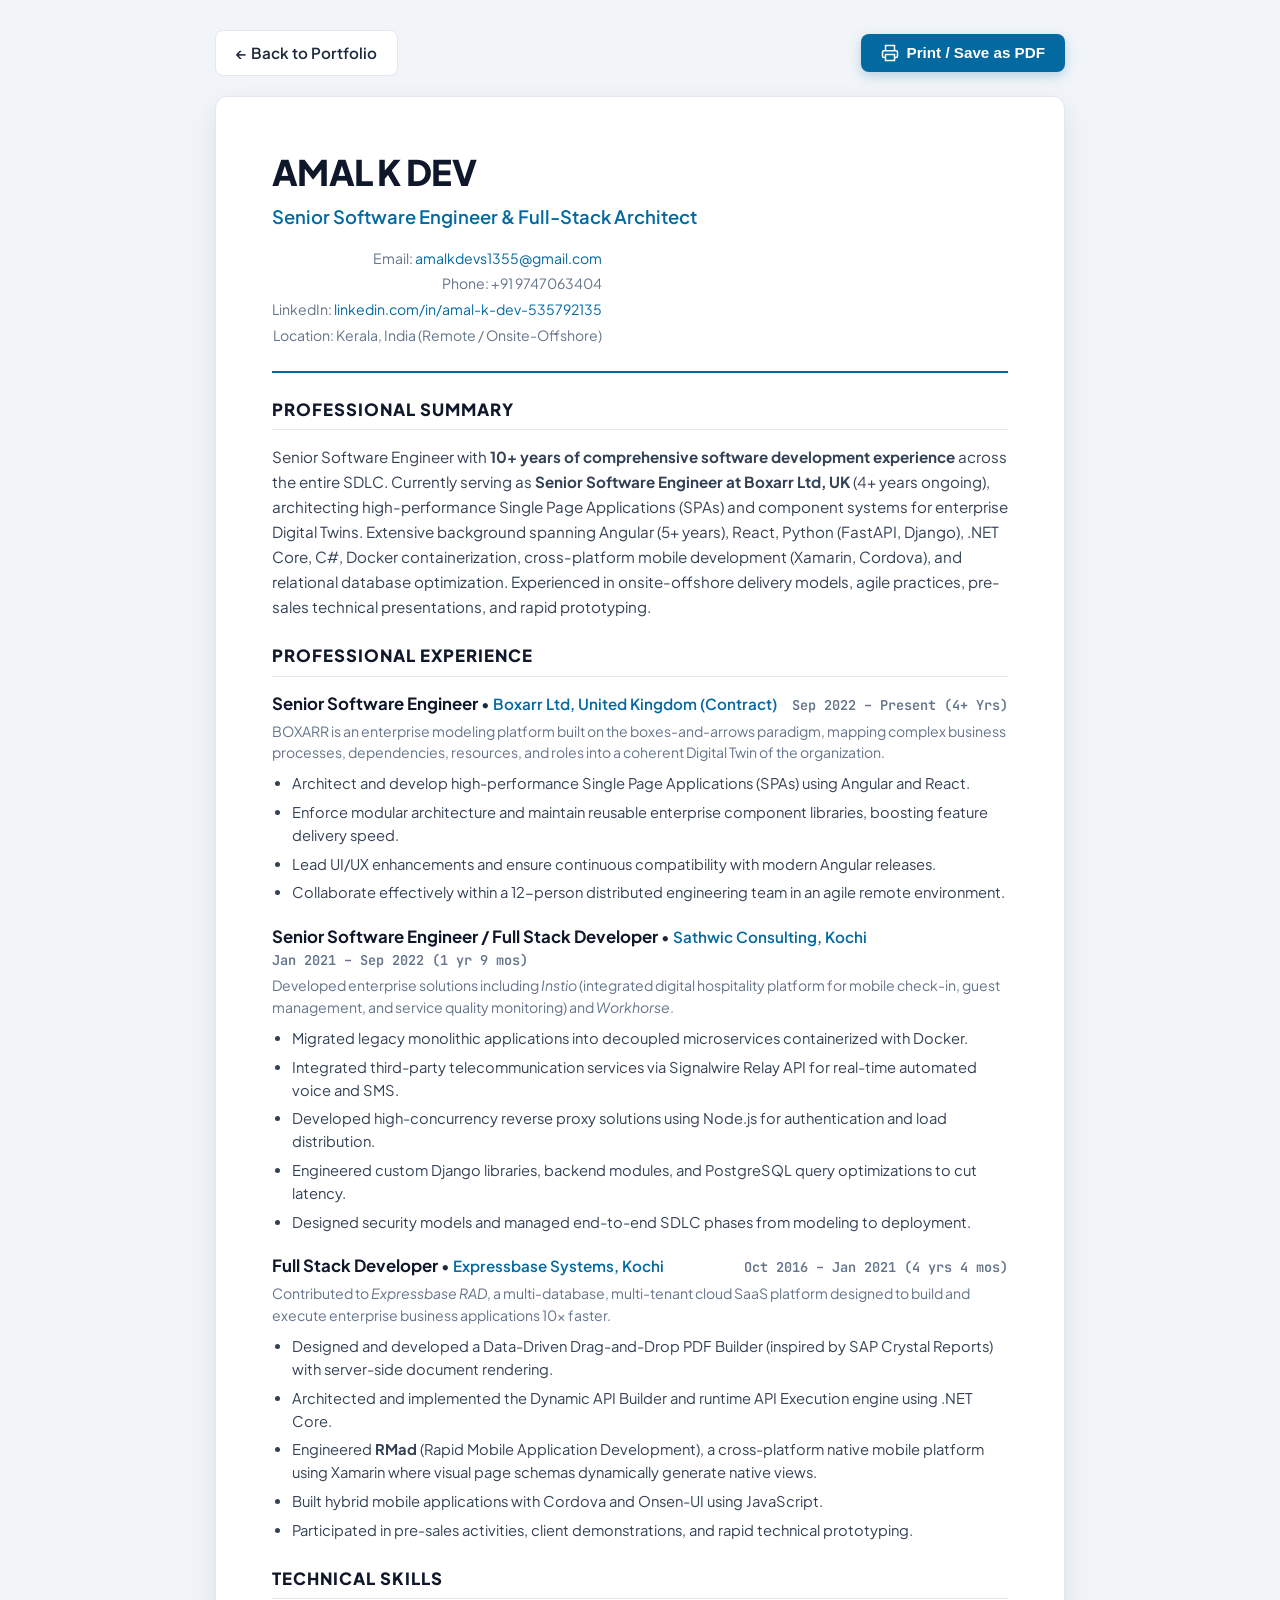
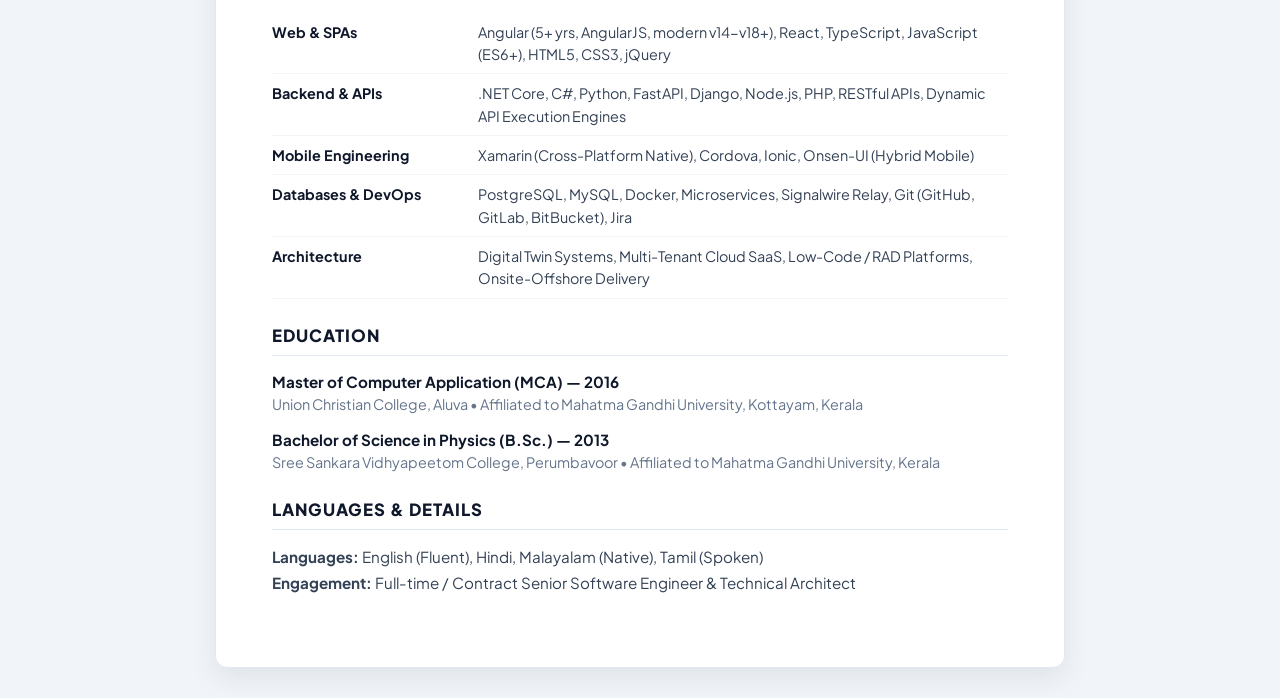
==== resume.html @ 1cd11233 "Initial commit: Amal K Dev portfolio website" ====
<!DOCTYPE html>
<html lang="en">
<head>
  <meta charset="UTF-8">
  <meta name="viewport" content="width=device-width, initial-scale=1.0">
  <title>Amal K Dev - Curriculum Vitae | Senior Software Engineer</title>
  <link rel="preconnect" href="https://fonts.googleapis.com">
  <link rel="preconnect" href="https://fonts.gstatic.com" crossorigin>
  <link href="https://fonts.googleapis.com/css2?family=Plus+Jakarta+Sans:wght@400;500;600;700;800&family=JetBrains+Mono:wght@400;600&display=swap" rel="stylesheet">
  <style>
    :root {
      --primary: #0f172a;
      --secondary: #0369a1;
      --accent: #0284c7;
      --text: #1e293b;
      --text-muted: #64748b;
      --border: #e2e8f0;
      --bg: #ffffff;
    }

    * {
      box-sizing: border-box;
      margin: 0;
      padding: 0;
    }

    body {
      font-family: 'Plus Jakarta Sans', system-ui, -apple-system, sans-serif;
      background-color: #f1f5f9;
      color: var(--text);
      line-height: 1.55;
      padding: 30px 16px;
    }

    .action-bar {
      max-width: 850px;
      margin: 0 auto 20px auto;
      display: flex;
      justify-content: space-between;
      align-items: center;
    }

    .btn {
      display: inline-flex;
      align-items: center;
      gap: 8px;
      padding: 10px 20px;
      background: var(--secondary);
      color: #fff;
      text-decoration: none;
      border-radius: 8px;
      font-weight: 600;
      font-size: 0.95rem;
      border: none;
      cursor: pointer;
      box-shadow: 0 4px 12px rgba(3, 105, 161, 0.25);
      transition: background 0.2s;
    }

    .btn:hover {
      background: #075985;
    }

    .btn-back {
      background: #fff;
      color: var(--text);
      border: 1px solid var(--border);
      box-shadow: none;
    }

    .btn-back:hover {
      background: #f8fafc;
    }

    .resume-container {
      max-width: 850px;
      margin: 0 auto;
      background: var(--bg);
      padding: 48px 56px;
      border-radius: 12px;
      box-shadow: 0 10px 30px rgba(0, 0, 0, 0.08);
      border: 1px solid var(--border);
    }

    /* Header */
    .header {
      border-bottom: 2px solid var(--secondary);
      padding-bottom: 24px;
      margin-bottom: 24px;
      display: flex;
      justify-content: space-between;
      align-items: flex-start;
      flex-wrap: wrap;
      gap: 16px;
    }

    .name {
      font-size: 2.2rem;
      font-weight: 800;
      color: var(--primary);
      letter-spacing: -0.02em;
    }

    .headline {
      font-size: 1.15rem;
      font-weight: 600;
      color: var(--secondary);
      margin-top: 4px;
    }

    .contact-info {
      display: flex;
      flex-direction: column;
      gap: 4px;
      font-size: 0.88rem;
      color: var(--text-muted);
      text-align: right;
    }

    .contact-info a {
      color: var(--secondary);
      text-decoration: none;
    }

    /* Sections */
    .section {
      margin-bottom: 24px;
    }

    .section-title {
      font-size: 1.05rem;
      font-weight: 800;
      text-transform: uppercase;
      letter-spacing: 1px;
      color: var(--primary);
      border-bottom: 1px solid var(--border);
      padding-bottom: 6px;
      margin-bottom: 14px;
      display: flex;
      align-items: center;
      gap: 8px;
    }

    .summary-text {
      font-size: 0.95rem;
      color: #334155;
      line-height: 1.65;
    }

    /* Experience */
    .job-item {
      margin-bottom: 20px;
    }

    .job-item:last-child {
      margin-bottom: 0;
    }

    .job-header {
      display: flex;
      justify-content: space-between;
      align-items: baseline;
      margin-bottom: 4px;
      flex-wrap: wrap;
    }

    .job-title {
      font-size: 1.05rem;
      font-weight: 700;
      color: var(--primary);
    }

    .job-company {
      font-size: 0.95rem;
      font-weight: 600;
      color: var(--secondary);
    }

    .job-date {
      font-size: 0.85rem;
      font-family: 'JetBrains Mono', monospace;
      color: var(--text-muted);
      font-weight: 600;
    }

    .job-bullets {
      list-style-type: disc;
      padding-left: 20px;
      margin-top: 8px;
      display: flex;
      flex-direction: column;
      gap: 6px;
    }

    .job-bullets li {
      font-size: 0.92rem;
      color: #334155;
      line-height: 1.55;
    }

    /* Skills Grid */
    .skills-table {
      width: 100%;
      border-collapse: collapse;
      font-size: 0.9rem;
    }

    .skills-table td {
      padding: 8px 12px 8px 0;
      vertical-align: top;
      border-bottom: 1px solid #f1f5f9;
    }

    .skills-category {
      font-weight: 700;
      color: var(--primary);
      width: 28%;
    }

    .skills-list {
      color: #334155;
    }

    /* Education */
    .edu-item {
      margin-bottom: 12px;
    }

    .edu-degree {
      font-weight: 700;
      font-size: 0.95rem;
      color: var(--primary);
    }

    .edu-school {
      font-size: 0.9rem;
      color: var(--text-muted);
    }

    /* Print Specific Styles */
    @media print {
      body {
        background: #fff;
        padding: 0;
      }
      .action-bar {
        display: none;
      }
      .resume-container {
        box-shadow: none;
        border: none;
        padding: 0;
        max-width: 100%;
      }
      .job-item {
        page-break-inside: avoid;
      }
      a {
        text-decoration: none;
        color: inherit;
      }
    }
  </style>
</head>
<body>

  <div class="action-bar">
    <a href="./index.html" class="btn btn-back">← Back to Portfolio</a>
    <button onclick="window.print()" class="btn">
      <svg width="18" height="18" viewBox="0 0 24 24" fill="none" stroke="currentColor" stroke-width="2"><polyline points="6 9 6 2 18 2 18 9"></polyline><path d="M6 18H4a2 2 0 0 1-2-2v-5a2 2 0 0 1 2-2h16a2 2 0 0 1 2 2v5a2 2 0 0 1-2 2h-2"></path><rect x="6" y="14" width="12" height="8"></rect></svg>
      Print / Save as PDF
    </button>
  </div>

  <main class="resume-container">
    <!-- Header -->
    <header class="header">
      <div>
        <h1 class="name">AMAL K DEV</h1>
        <div class="headline">Senior Software Engineer & Full-Stack Architect</div>
      </div>
      <div class="contact-info">
        <div>Email: <a href="mailto:amalkdevs1355@gmail.com">amalkdevs1355@gmail.com</a></div>
        <div>Phone: +91 9747063404</div>
        <div>LinkedIn: <a href="https://www.linkedin.com/in/amal-k-dev-535792135" target="_blank">linkedin.com/in/amal-k-dev-535792135</a></div>
        <div>Location: Kerala, India (Remote / Onsite-Offshore)</div>
      </div>
    </header>

    <!-- Professional Summary -->
    <section class="section">
      <h2 class="section-title">Professional Summary</h2>
      <p class="summary-text">
        Senior Software Engineer with <strong>10+ years of comprehensive software development experience</strong> across the entire SDLC. Currently serving as <strong>Senior Software Engineer at Boxarr Ltd, UK</strong> (4+ years ongoing), architecting high-performance Single Page Applications (SPAs) and component systems for enterprise Digital Twins. Extensive background spanning Angular (5+ years), React, Python (FastAPI, Django), .NET Core, C#, Docker containerization, cross-platform mobile development (Xamarin, Cordova), and relational database optimization. Experienced in onsite-offshore delivery models, agile practices, pre-sales technical presentations, and rapid prototyping.
      </p>
    </section>

    <!-- Work Experience -->
    <section class="section">
      <h2 class="section-title">Professional Experience</h2>

      <!-- Job 1 -->
      <div class="job-item">
        <div class="job-header">
          <div>
            <span class="job-title">Senior Software Engineer</span> • 
            <span class="job-company">Boxarr Ltd, United Kingdom (Contract)</span>
          </div>
          <div class="job-date">Sep 2022 – Present (4+ Yrs)</div>
        </div>
        <p style="font-size: 0.88rem; color: var(--text-muted); margin-bottom: 6px;">
          BOXARR is an enterprise modeling platform built on the boxes-and-arrows paradigm, mapping complex business processes, dependencies, resources, and roles into a coherent Digital Twin of the organization.
        </p>
        <ul class="job-bullets">
          <li>Architect and develop high-performance Single Page Applications (SPAs) using Angular and React.</li>
          <li>Enforce modular architecture and maintain reusable enterprise component libraries, boosting feature delivery speed.</li>
          <li>Lead UI/UX enhancements and ensure continuous compatibility with modern Angular releases.</li>
          <li>Collaborate effectively within a 12-person distributed engineering team in an agile remote environment.</li>
        </ul>
      </div>

      <!-- Job 2 -->
      <div class="job-item">
        <div class="job-header">
          <div>
            <span class="job-title">Senior Software Engineer / Full Stack Developer</span> • 
            <span class="job-company">Sathwic Consulting, Kochi</span>
          </div>
          <div class="job-date">Jan 2021 – Sep 2022 (1 yr 9 mos)</div>
        </div>
        <p style="font-size: 0.88rem; color: var(--text-muted); margin-bottom: 6px;">
          Developed enterprise solutions including <em>Instio</em> (integrated digital hospitality platform for mobile check-in, guest management, and service quality monitoring) and <em>Workhorse</em>.
        </p>
        <ul class="job-bullets">
          <li>Migrated legacy monolithic applications into decoupled microservices containerized with Docker.</li>
          <li>Integrated third-party telecommunication services via Signalwire Relay API for real-time automated voice and SMS.</li>
          <li>Developed high-concurrency reverse proxy solutions using Node.js for authentication and load distribution.</li>
          <li>Engineered custom Django libraries, backend modules, and PostgreSQL query optimizations to cut latency.</li>
          <li>Designed security models and managed end-to-end SDLC phases from modeling to deployment.</li>
        </ul>
      </div>

      <!-- Job 3 -->
      <div class="job-item">
        <div class="job-header">
          <div>
            <span class="job-title">Full Stack Developer</span> • 
            <span class="job-company">Expressbase Systems, Kochi</span>
          </div>
          <div class="job-date">Oct 2016 – Jan 2021 (4 yrs 4 mos)</div>
        </div>
        <p style="font-size: 0.88rem; color: var(--text-muted); margin-bottom: 6px;">
          Contributed to <em>Expressbase RAD</em>, a multi-database, multi-tenant cloud SaaS platform designed to build and execute enterprise business applications 10x faster.
        </p>
        <ul class="job-bullets">
          <li>Designed and developed a Data-Driven Drag-and-Drop PDF Builder (inspired by SAP Crystal Reports) with server-side document rendering.</li>
          <li>Architected and implemented the Dynamic API Builder and runtime API Execution engine using .NET Core.</li>
          <li>Engineered <strong>RMad</strong> (Rapid Mobile Application Development), a cross-platform native mobile platform using Xamarin where visual page schemas dynamically generate native views.</li>
          <li>Built hybrid mobile applications with Cordova and Onsen-UI using JavaScript.</li>
          <li>Participated in pre-sales activities, client demonstrations, and rapid technical prototyping.</li>
        </ul>
      </div>
    </section>

    <!-- Technical Skills -->
    <section class="section">
      <h2 class="section-title">Technical Skills</h2>
      <table class="skills-table">
        <tr>
          <td class="skills-category">Web & SPAs</td>
          <td class="skills-list">Angular (5+ yrs, AngularJS, modern v14-v18+), React, TypeScript, JavaScript (ES6+), HTML5, CSS3, jQuery</td>
        </tr>
        <tr>
          <td class="skills-category">Backend & APIs</td>
          <td class="skills-list">.NET Core, C#, Python, FastAPI, Django, Node.js, PHP, RESTful APIs, Dynamic API Execution Engines</td>
        </tr>
        <tr>
          <td class="skills-category">Mobile Engineering</td>
          <td class="skills-list">Xamarin (Cross-Platform Native), Cordova, Ionic, Onsen-UI (Hybrid Mobile)</td>
        </tr>
        <tr>
          <td class="skills-category">Databases & DevOps</td>
          <td class="skills-list">PostgreSQL, MySQL, Docker, Microservices, Signalwire Relay, Git (GitHub, GitLab, BitBucket), Jira</td>
        </tr>
        <tr>
          <td class="skills-category">Architecture</td>
          <td class="skills-list">Digital Twin Systems, Multi-Tenant Cloud SaaS, Low-Code / RAD Platforms, Onsite-Offshore Delivery</td>
        </tr>
      </table>
    </section>

    <!-- Education -->
    <section class="section">
      <h2 class="section-title">Education</h2>
      <div class="edu-item">
        <div class="edu-degree">Master of Computer Application (MCA) — 2016</div>
        <div class="edu-school">Union Christian College, Aluva • Affiliated to Mahatma Gandhi University, Kottayam, Kerala</div>
      </div>
      <div class="edu-item">
        <div class="edu-degree">Bachelor of Science in Physics (B.Sc.) — 2013</div>
        <div class="edu-school">Sree Sankara Vidhyapeetom College, Perumbavoor • Affiliated to Mahatma Gandhi University, Kerala</div>
      </div>
    </section>

    <!-- Personal & Languages -->
    <section class="section">
      <h2 class="section-title">Languages & Details</h2>
      <p class="summary-text">
        <strong>Languages:</strong> English (Fluent), Hindi, Malayalam (Native), Tamil (Spoken)<br>
        <strong>Engagement:</strong> Full-time / Contract Senior Software Engineer & Technical Architect
      </p>
    </section>
  </main>

</body>
</html>
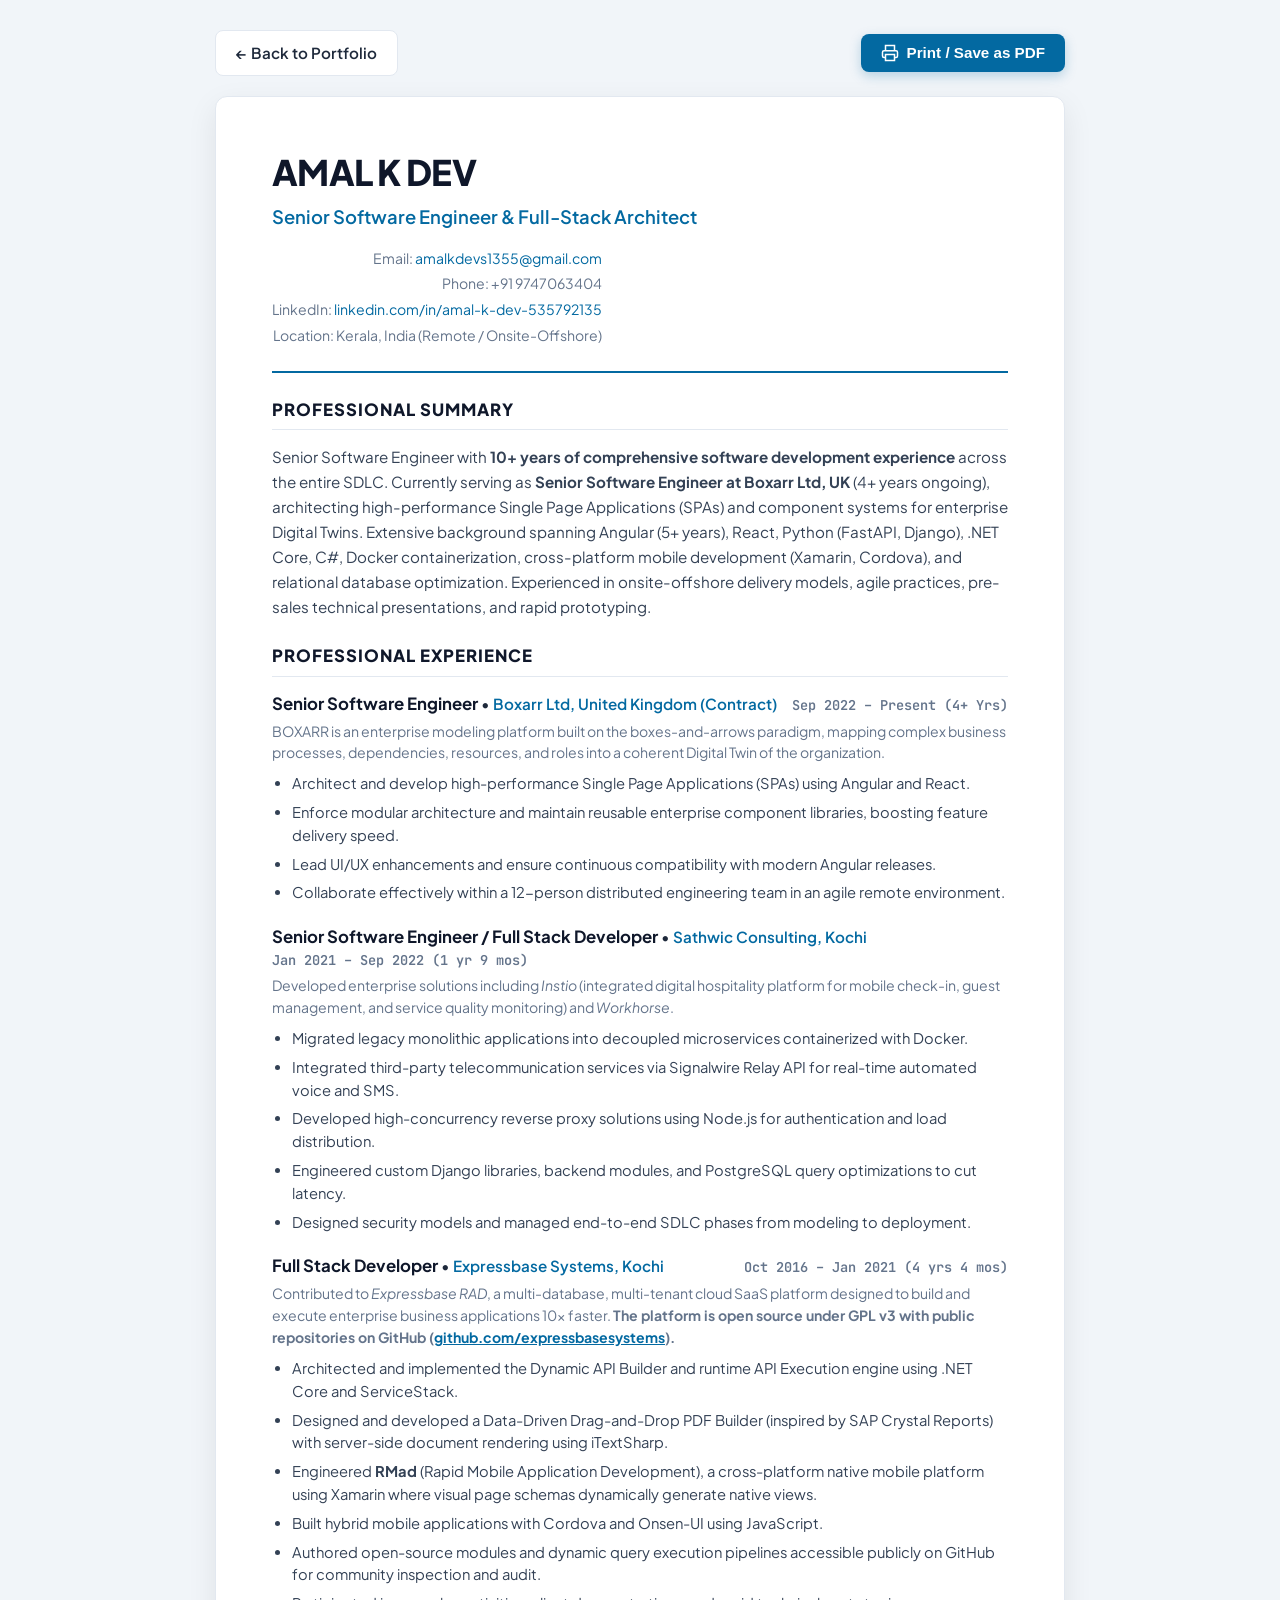
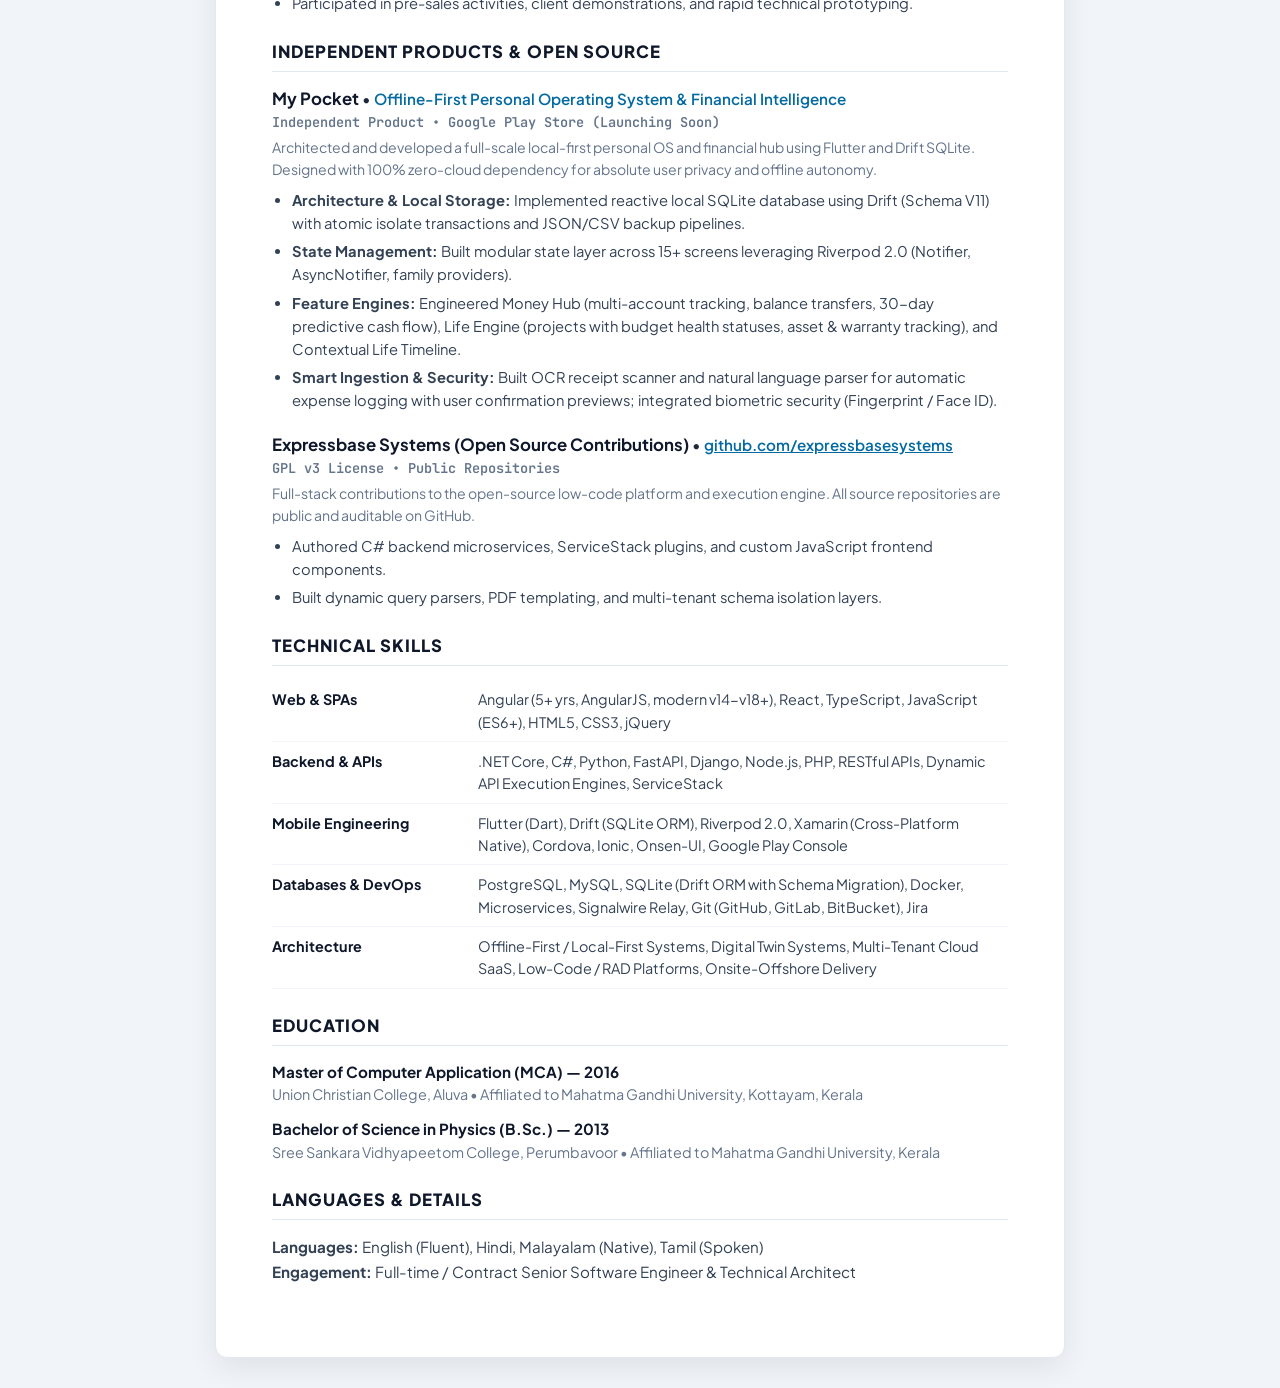
==== commit b253d6d4: "Projects section and github links" ====
--- a/resume.html
+++ b/resume.html
@@ -235,6 +235,91 @@
     .edu-school {
       font-size: 0.9rem;
       color: var(--text-muted);
+    }
+
+    /* Responsive Mobile Styles */
+    @media (max-width: 768px) {
+      body {
+        padding: 16px 12px;
+      }
+      .action-bar {
+        flex-wrap: wrap;
+        gap: 10px;
+        margin-bottom: 16px;
+      }
+      .action-bar .btn {
+        flex: 1 1 auto;
+        justify-content: center;
+        padding: 10px 16px;
+        font-size: 0.9rem;
+      }
+      .resume-container {
+        padding: 28px 20px;
+        border-radius: 10px;
+      }
+      .header {
+        flex-direction: column;
+        align-items: flex-start;
+        gap: 14px;
+        padding-bottom: 20px;
+      }
+      .name {
+        font-size: 1.85rem;
+      }
+      .contact-info {
+        text-align: left;
+        font-size: 0.85rem;
+        word-break: break-all;
+      }
+      .job-header {
+        flex-direction: column;
+        align-items: flex-start;
+        gap: 4px;
+      }
+      .skills-table,
+      .skills-table tbody,
+      .skills-table tr,
+      .skills-table td {
+        display: block;
+        width: 100%;
+      }
+      .skills-table td {
+        padding: 4px 0;
+        border: none;
+      }
+      .skills-category {
+        width: 100%;
+        color: var(--secondary);
+        margin-top: 10px;
+        font-size: 0.95rem;
+      }
+      .skills-list {
+        margin-bottom: 8px;
+        border-bottom: 1px solid #f1f5f9;
+        padding-bottom: 8px;
+        line-height: 1.6;
+      }
+    }
+
+    @media (max-width: 480px) {
+      .action-bar {
+        flex-direction: column;
+      }
+      .action-bar .btn {
+        width: 100%;
+      }
+      .resume-container {
+        padding: 20px 14px;
+      }
+      .name {
+        font-size: 1.6rem;
+      }
+      .headline {
+        font-size: 1rem;
+      }
+      .job-bullets li {
+        font-size: 0.88rem;
+      }
     }
 
     /* Print Specific Styles */
@@ -350,14 +435,56 @@
           <div class="job-date">Oct 2016 – Jan 2021 (4 yrs 4 mos)</div>
         </div>
         <p style="font-size: 0.88rem; color: var(--text-muted); margin-bottom: 6px;">
-          Contributed to <em>Expressbase RAD</em>, a multi-database, multi-tenant cloud SaaS platform designed to build and execute enterprise business applications 10x faster.
+          Contributed to <em>Expressbase RAD</em>, a multi-database, multi-tenant cloud SaaS platform designed to build and execute enterprise business applications 10x faster. <strong>The platform is open source under GPL v3 with public repositories on GitHub (<a href="https://github.com/expressbasesystems" target="_blank" style="color: var(--secondary); text-decoration: underline;">github.com/expressbasesystems</a>).</strong>
         </p>
         <ul class="job-bullets">
-          <li>Designed and developed a Data-Driven Drag-and-Drop PDF Builder (inspired by SAP Crystal Reports) with server-side document rendering.</li>
-          <li>Architected and implemented the Dynamic API Builder and runtime API Execution engine using .NET Core.</li>
+          <li>Architected and implemented the Dynamic API Builder and runtime API Execution engine using .NET Core and ServiceStack.</li>
+          <li>Designed and developed a Data-Driven Drag-and-Drop PDF Builder (inspired by SAP Crystal Reports) with server-side document rendering using iTextSharp.</li>
           <li>Engineered <strong>RMad</strong> (Rapid Mobile Application Development), a cross-platform native mobile platform using Xamarin where visual page schemas dynamically generate native views.</li>
           <li>Built hybrid mobile applications with Cordova and Onsen-UI using JavaScript.</li>
+          <li>Authored open-source modules and dynamic query execution pipelines accessible publicly on GitHub for community inspection and audit.</li>
           <li>Participated in pre-sales activities, client demonstrations, and rapid technical prototyping.</li>
+        </ul>
+      </div>
+    </section>
+
+    <!-- Independent Products & Open Source -->
+    <section class="section">
+      <h2 class="section-title">Independent Products & Open Source</h2>
+
+      <div class="job-item">
+        <div class="job-header">
+          <div>
+            <span class="job-title">My Pocket</span> • 
+            <span class="job-company">Offline-First Personal Operating System & Financial Intelligence</span>
+          </div>
+          <div class="job-date">Independent Product • Google Play Store (Launching Soon)</div>
+        </div>
+        <p style="font-size: 0.88rem; color: var(--text-muted); margin-bottom: 6px;">
+          Architected and developed a full-scale local-first personal OS and financial hub using Flutter and Drift SQLite. Designed with 100% zero-cloud dependency for absolute user privacy and offline autonomy.
+        </p>
+        <ul class="job-bullets">
+          <li><strong>Architecture & Local Storage:</strong> Implemented reactive local SQLite database using Drift (Schema V11) with atomic isolate transactions and JSON/CSV backup pipelines.</li>
+          <li><strong>State Management:</strong> Built modular state layer across 15+ screens leveraging Riverpod 2.0 (Notifier, AsyncNotifier, family providers).</li>
+          <li><strong>Feature Engines:</strong> Engineered Money Hub (multi-account tracking, balance transfers, 30-day predictive cash flow), Life Engine (projects with budget health statuses, asset & warranty tracking), and Contextual Life Timeline.</li>
+          <li><strong>Smart Ingestion & Security:</strong> Built OCR receipt scanner and natural language parser for automatic expense logging with user confirmation previews; integrated biometric security (Fingerprint / Face ID).</li>
+        </ul>
+      </div>
+
+      <div class="job-item">
+        <div class="job-header">
+          <div>
+            <span class="job-title">Expressbase Systems (Open Source Contributions)</span> • 
+            <span class="job-company"><a href="https://github.com/expressbasesystems" target="_blank" style="color: var(--secondary); text-decoration: underline;">github.com/expressbasesystems</a></span>
+          </div>
+          <div class="job-date">GPL v3 License • Public Repositories</div>
+        </div>
+        <p style="font-size: 0.88rem; color: var(--text-muted); margin-bottom: 6px;">
+          Full-stack contributions to the open-source low-code platform and execution engine. All source repositories are public and auditable on GitHub.
+        </p>
+        <ul class="job-bullets">
+          <li>Authored C# backend microservices, ServiceStack plugins, and custom JavaScript frontend components.</li>
+          <li>Built dynamic query parsers, PDF templating, and multi-tenant schema isolation layers.</li>
         </ul>
       </div>
     </section>
@@ -372,19 +499,19 @@
         </tr>
         <tr>
           <td class="skills-category">Backend & APIs</td>
-          <td class="skills-list">.NET Core, C#, Python, FastAPI, Django, Node.js, PHP, RESTful APIs, Dynamic API Execution Engines</td>
+          <td class="skills-list">.NET Core, C#, Python, FastAPI, Django, Node.js, PHP, RESTful APIs, Dynamic API Execution Engines, ServiceStack</td>
         </tr>
         <tr>
           <td class="skills-category">Mobile Engineering</td>
-          <td class="skills-list">Xamarin (Cross-Platform Native), Cordova, Ionic, Onsen-UI (Hybrid Mobile)</td>
+          <td class="skills-list">Flutter (Dart), Drift (SQLite ORM), Riverpod 2.0, Xamarin (Cross-Platform Native), Cordova, Ionic, Onsen-UI, Google Play Console</td>
         </tr>
         <tr>
           <td class="skills-category">Databases & DevOps</td>
-          <td class="skills-list">PostgreSQL, MySQL, Docker, Microservices, Signalwire Relay, Git (GitHub, GitLab, BitBucket), Jira</td>
+          <td class="skills-list">PostgreSQL, MySQL, SQLite (Drift ORM with Schema Migration), Docker, Microservices, Signalwire Relay, Git (GitHub, GitLab, BitBucket), Jira</td>
         </tr>
         <tr>
           <td class="skills-category">Architecture</td>
-          <td class="skills-list">Digital Twin Systems, Multi-Tenant Cloud SaaS, Low-Code / RAD Platforms, Onsite-Offshore Delivery</td>
+          <td class="skills-list">Offline-First / Local-First Systems, Digital Twin Systems, Multi-Tenant Cloud SaaS, Low-Code / RAD Platforms, Onsite-Offshore Delivery</td>
         </tr>
       </table>
     </section>
